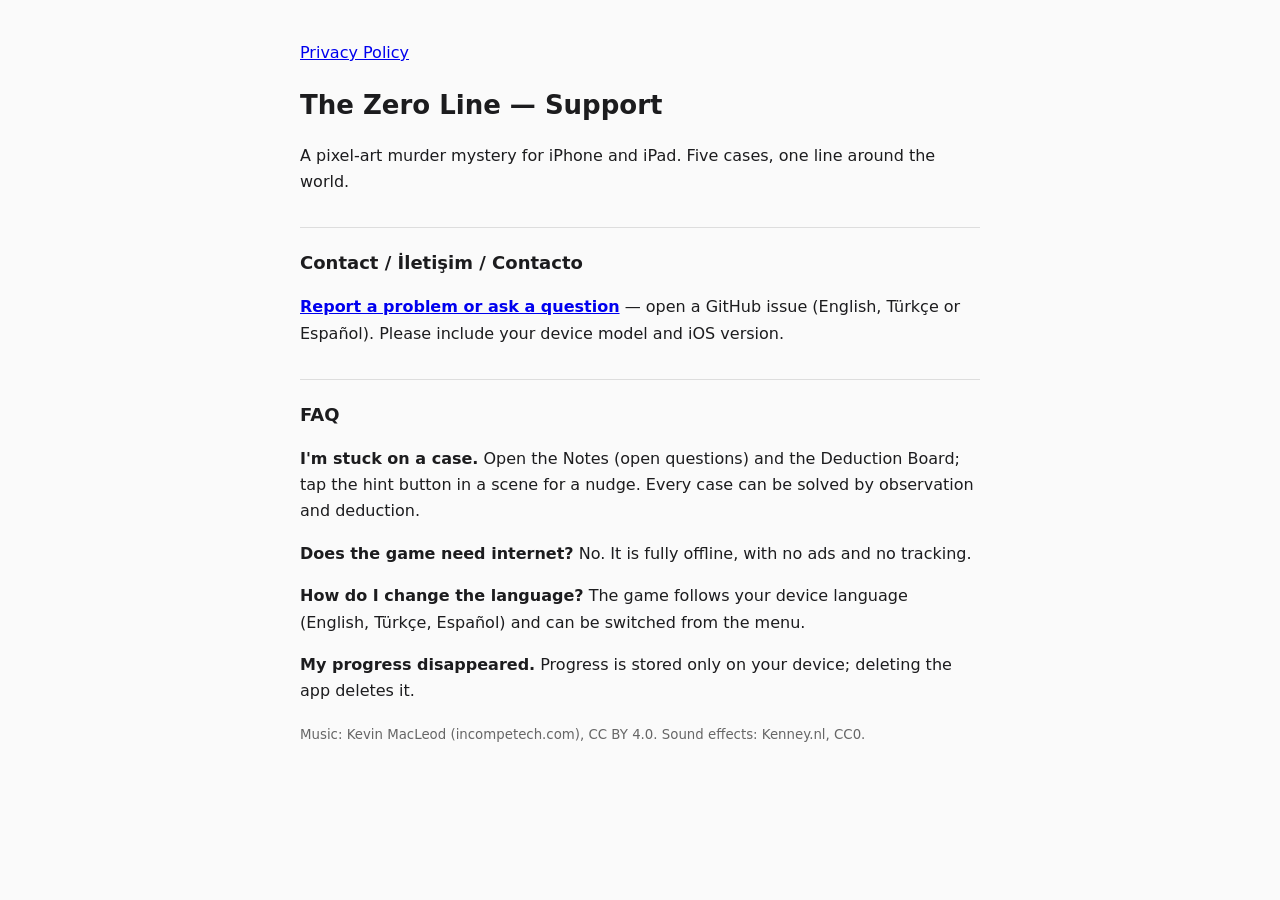
==== index.html @ 33f0920c "Add privacy policy and support pages" ====
<!doctype html><html lang="en"><head><meta charset="utf-8"><meta name="viewport" content="width=device-width,initial-scale=1"><title>The Zero Line — Support</title><link rel="stylesheet" href="style.css"></head><body>
<nav><a href="privacy.html">Privacy Policy</a></nav>
<h1>The Zero Line — Support</h1>
<p>A pixel-art murder mystery for iPhone and iPad. Five cases, one line around the world.</p>

<h2>Contact / İletişim / Contacto</h2>
<p><a href="https://github.com/ekucet/zeroline-site/issues/new"><b>Report a problem or ask a question</b></a> — open a GitHub issue (English, Türkçe or Español). Please include your device model and iOS version.</p>

<h2>FAQ</h2>
<p><b>I'm stuck on a case.</b> Open the Notes (open questions) and the Deduction Board; tap the hint button in a scene for a nudge. Every case can be solved by observation and deduction.</p>
<p><b>Does the game need internet?</b> No. It is fully offline, with no ads and no tracking.</p>
<p><b>How do I change the language?</b> The game follows your device language (English, Türkçe, Español) and can be switched from the menu.</p>
<p><b>My progress disappeared.</b> Progress is stored only on your device; deleting the app deletes it.</p>
<p><small>Music: Kevin MacLeod (incompetech.com), CC BY 4.0. Sound effects: Kenney.nl, CC0.</small></p>
</body></html>
---- style.css ----
body{font:16px/1.65 system-ui,-apple-system,sans-serif;max-width:680px;margin:40px auto;padding:0 16px;color:#1c1c1e;background:#fafafa}
h1{font-size:26px;margin-bottom:4px}h2{font-size:18px;margin-top:32px;border-top:1px solid #ddd;padding-top:20px}
nav a{margin-right:12px}small{color:#666}
@media(prefers-color-scheme:dark){body{background:#101214;color:#e8e6df}h2{border-color:#333}a{color:#f2a541}small{color:#999}}
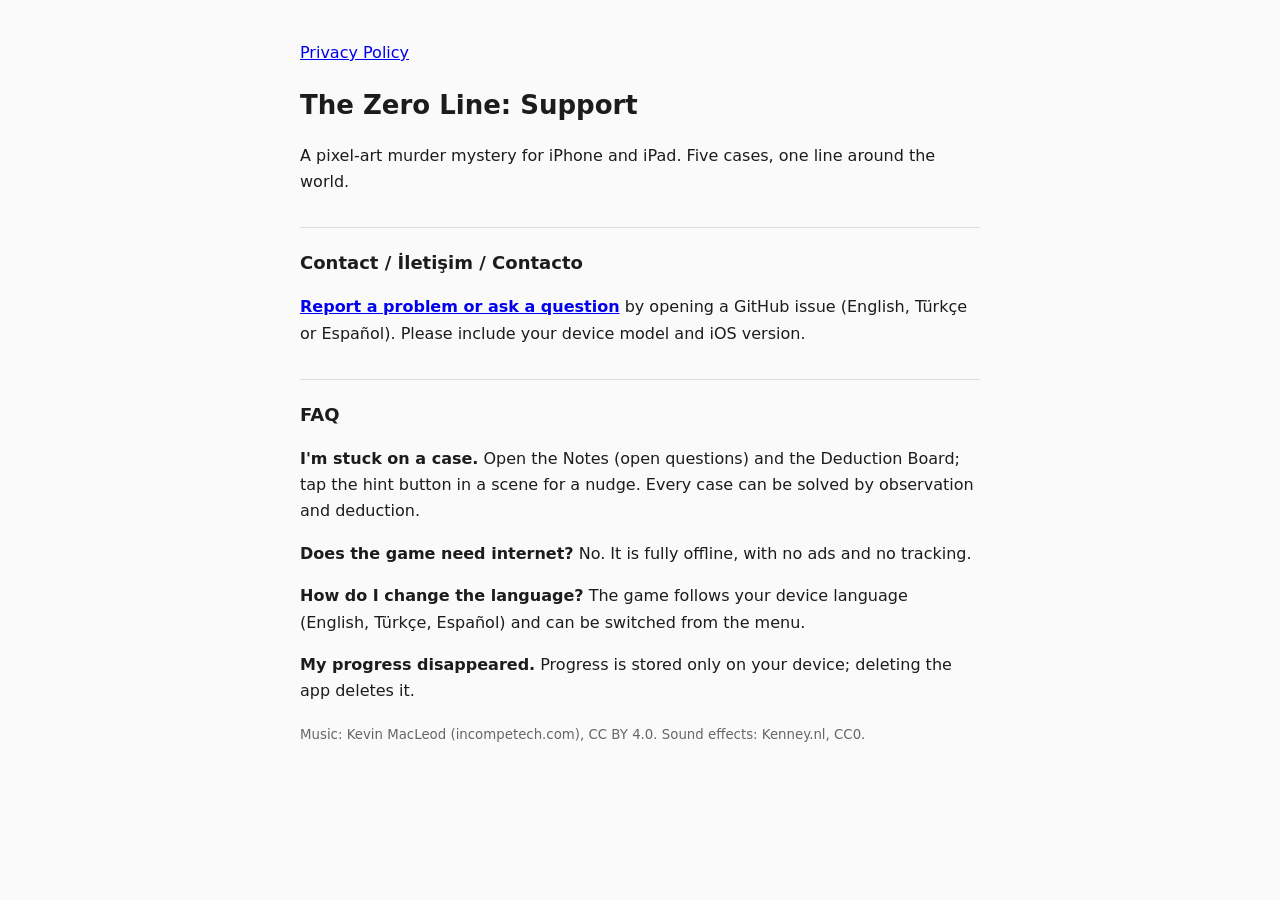
==== commit 8753c538: "Remove long dashes from site text" ====
--- a/index.html
+++ b/index.html
@@ -1,10 +1,10 @@
-<!doctype html><html lang="en"><head><meta charset="utf-8"><meta name="viewport" content="width=device-width,initial-scale=1"><title>The Zero Line — Support</title><link rel="stylesheet" href="style.css"></head><body>
+<!doctype html><html lang="en"><head><meta charset="utf-8"><meta name="viewport" content="width=device-width,initial-scale=1"><title>The Zero Line: Support</title><link rel="stylesheet" href="style.css"></head><body>
 <nav><a href="privacy.html">Privacy Policy</a></nav>
-<h1>The Zero Line — Support</h1>
+<h1>The Zero Line: Support</h1>
 <p>A pixel-art murder mystery for iPhone and iPad. Five cases, one line around the world.</p>
 
 <h2>Contact / İletişim / Contacto</h2>
-<p><a href="https://github.com/ekucet/zeroline-site/issues/new"><b>Report a problem or ask a question</b></a> — open a GitHub issue (English, Türkçe or Español). Please include your device model and iOS version.</p>
+<p><a href="https://github.com/ekucet/zeroline-site/issues/new"><b>Report a problem or ask a question</b></a> by opening a GitHub issue (English, Türkçe or Español). Please include your device model and iOS version.</p>
 
 <h2>FAQ</h2>
 <p><b>I'm stuck on a case.</b> Open the Notes (open questions) and the Deduction Board; tap the hint button in a scene for a nudge. Every case can be solved by observation and deduction.</p>
